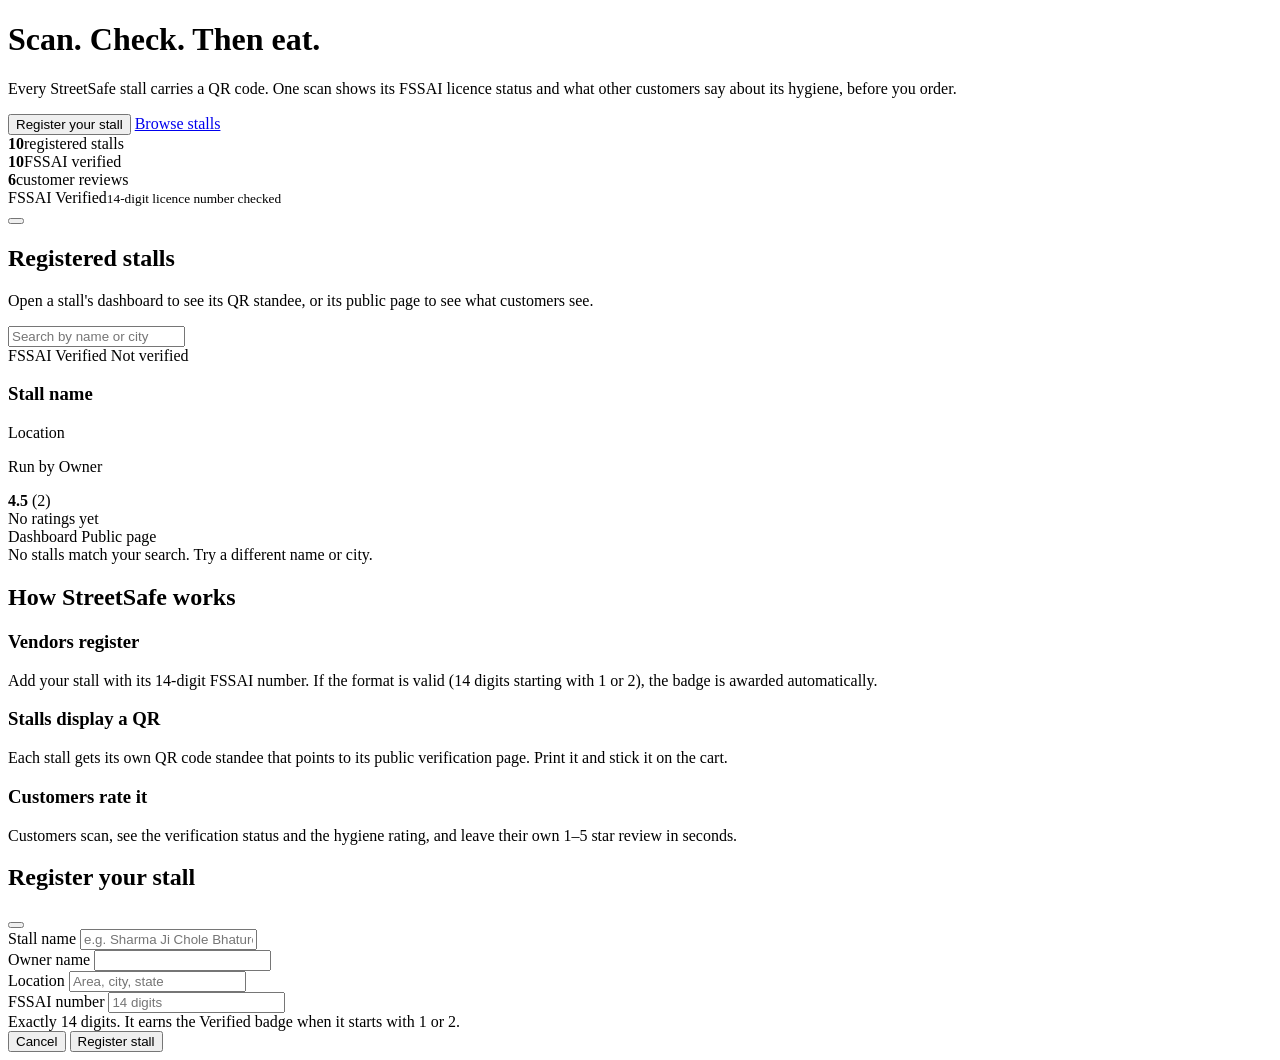
==== src/main/resources/templates/index.html @ 86c105b3 "Finalized Borivali street food stalls, reviews, and maps integration" ====
<!DOCTYPE html>
<html lang="en" xmlns:th="http://www.thymeleaf.org">
<head th:replace="~{fragments :: head('StreetSafe – Street food you can trust')}"></head>
<body>

<nav th:replace="~{fragments :: navbar}"></nav>

<!-- Hero -->
<header class="ss-hero">
    <div class="container">
        <div class="row align-items-center g-4">
            <div class="col-lg-7">
                <h1>Scan. Check. Then eat.</h1>
                <p class="lead mt-3">
                    Every StreetSafe stall carries a QR code. One scan shows its FSSAI licence status and what
                    other customers say about its hygiene, before you order.
                </p>
                <div class="d-flex flex-wrap gap-2 mt-4">
                    <button type="button" class="btn btn-ss btn-lg" data-bs-toggle="modal" data-bs-target="#registerModal">
                        <i class="bi bi-shop me-1"></i> Register your stall
                    </button>
                    <a href="#stalls" class="btn btn-outline-light btn-lg">Browse stalls</a>
                </div>
                <div class="ss-hero-stats">
                    <div><strong th:text="${totalStalls}">10</strong><span>registered stalls</span></div>
                    <div><strong th:text="${verifiedStalls}">10</strong><span>FSSAI verified</span></div>
                    <div><strong th:text="${totalReviews}">6</strong><span>customer reviews</span></div>
                </div>
            </div>
            <div class="col-lg-5 d-none d-lg-flex justify-content-center">
                <div class="ss-seal ss-hero-seal">
                    <i class="bi bi-patch-check-fill"></i>
                    <div>FSSAI Verified<small>14-digit licence number checked</small></div>
                </div>
            </div>
        </div>
    </div>
</header>

<main class="container py-5">

    <!-- Flash messages -->
    <div class="alert alert-success alert-dismissible fade show" role="alert" th:if="${success}">
        <span th:text="${success}"></span>
        <button type="button" class="btn-close" data-bs-dismiss="alert" aria-label="Close"></button>
    </div>

    <!-- Stalls -->
    <section id="stalls">
        <div class="d-flex flex-wrap justify-content-between align-items-end gap-3 mb-4">
            <div>
                <h2 class="fw-bold mb-1">Registered stalls</h2>
                <p class="text-muted mb-0">Open a stall's dashboard to see its QR standee, or its public page to see what customers see.</p>
            </div>
            <div class="input-group" style="max-width:320px">
                <span class="input-group-text bg-white"><i class="bi bi-search"></i></span>
                <input type="search" id="stallSearch" class="form-control" placeholder="Search by name or city"
                       aria-label="Search stalls">
            </div>
        </div>

        <div class="row g-4">
            <div class="col-md-6 col-lg-4 stall-item" th:each="v : ${vendors}"
                 th:data-search="${#strings.toLowerCase(v.stallName + ' ' + v.location + ' ' + v.ownerName)}">
                <article class="ss-card ss-stall p-4">
                    <div class="mb-2">
                        <span class="ss-chip ok" th:if="${v.fssaiVerified}"><i class="bi bi-patch-check-fill"></i> FSSAI Verified</span>
                        <span class="ss-chip pending" th:unless="${v.fssaiVerified}"><i class="bi bi-hourglass-split"></i> Not verified</span>
                    </div>
                    <h3 class="mb-1" th:text="${v.stallName}">Stall name</h3>
                    <p class="text-muted small mb-2"><i class="bi bi-geo-alt"></i> <span th:text="${v.location}">Location</span></p>
                    <p class="small mb-3">Run by <span class="fw-semibold" th:text="${v.ownerName}">Owner</span></p>

                    <div class="mt-auto">
                        <div class="d-flex align-items-center gap-2 mb-3" th:if="${v.reviewCount > 0}">
                            <span th:replace="~{fragments :: stars(${v.roundedRating})}"></span>
                            <strong th:text="${#numbers.formatDecimal(v.averageRating, 1, 'COMMA', 1, 'POINT')}">4.5</strong>
                            <span class="text-muted small" th:text="'(' + ${v.reviewCount} + ')'">(2)</span>
                        </div>
                        <div class="text-muted small mb-3" th:if="${v.reviewCount == 0}">No ratings yet</div>

                        <div class="d-flex gap-2">
                            <a class="btn btn-leaf btn-sm flex-fill" th:href="@{/vendor/{id}(id=${v.id})}">Dashboard</a>
                            <a class="btn btn-outline-leaf btn-sm flex-fill" th:href="@{/scan/{id}(id=${v.id})}">Public page</a>
                        </div>
                    </div>
                </article>
            </div>
        </div>

        <div id="noResults" class="text-center text-muted py-5 d-none">
            No stalls match your search. Try a different name or city.
        </div>
    </section>

    <!-- How it works -->
    <section id="how" class="mt-5 pt-4">
        <h2 class="fw-bold mb-4">How StreetSafe works</h2>
        <div class="row g-4">
            <div class="col-md-4">
                <div class="ss-card p-4 h-100">
                    <h3 class="h5"><i class="bi bi-shop text-success me-2"></i>Vendors register</h3>
                    <p class="mb-0 text-muted">Add your stall with its 14-digit FSSAI number. If the format is valid (14 digits starting with 1 or 2), the badge is awarded automatically.</p>
                </div>
            </div>
            <div class="col-md-4">
                <div class="ss-card p-4 h-100">
                    <h3 class="h5"><i class="bi bi-qr-code text-success me-2"></i>Stalls display a QR</h3>
                    <p class="mb-0 text-muted">Each stall gets its own QR code standee that points to its public verification page. Print it and stick it on the cart.</p>
                </div>
            </div>
            <div class="col-md-4">
                <div class="ss-card p-4 h-100">
                    <h3 class="h5"><i class="bi bi-star-half text-success me-2"></i>Customers rate it</h3>
                    <p class="mb-0 text-muted">Customers scan, see the verification status and the hygiene rating, and leave their own 1&ndash;5 star review in seconds.</p>
                </div>
            </div>
        </div>
    </section>
</main>

<footer th:replace="~{fragments :: footer}"></footer>

<!-- Register modal -->
<div class="modal fade" id="registerModal" tabindex="-1" aria-labelledby="registerModalLabel" aria-hidden="true">
    <div class="modal-dialog modal-dialog-centered">
        <form class="modal-content" th:action="@{/vendor/register}" method="post">
            <div class="modal-header">
                <h2 class="modal-title h5 fw-bold" id="registerModalLabel">Register your stall</h2>
                <button type="button" class="btn-close" data-bs-dismiss="modal" aria-label="Close"></button>
            </div>
            <div class="modal-body">
                <div class="alert alert-danger" role="alert" th:if="${registerError}" th:text="${registerError}"></div>

                <div class="mb-3">
                    <label for="stallName" class="form-label fw-semibold">Stall name</label>
                    <input type="text" class="form-control" id="stallName" name="stallName" maxlength="120" required
                           placeholder="e.g. Sharma Ji Chole Bhature">
                </div>
                <div class="mb-3">
                    <label for="ownerName" class="form-label fw-semibold">Owner name</label>
                    <input type="text" class="form-control" id="ownerName" name="ownerName" maxlength="120" required>
                </div>
                <div class="mb-3">
                    <label for="location" class="form-label fw-semibold">Location</label>
                    <input type="text" class="form-control" id="location" name="location" maxlength="200" required
                           placeholder="Area, city, state">
                </div>
                <div class="mb-1">
                    <label for="fssaiNumber" class="form-label fw-semibold">FSSAI number</label>
                    <input type="text" class="form-control ss-fssai" id="fssaiNumber" name="fssaiNumber"
                           inputmode="numeric" pattern="[0-9]{14}" minlength="14" maxlength="14" required
                           placeholder="14 digits" aria-describedby="fssaiHelp">
                    <div id="fssaiHelp" class="form-text">Exactly 14 digits. It earns the Verified badge when it starts with 1 or 2.</div>
                </div>
            </div>
            <div class="modal-footer">
                <button type="button" class="btn btn-outline-secondary" data-bs-dismiss="modal">Cancel</button>
                <button type="submit" class="btn btn-leaf">Register stall</button>
            </div>
        </form>
    </div>
</div>

<th:block th:replace="~{fragments :: scripts}"></th:block>

<script>
    // Live search over the stall cards
    document.getElementById('stallSearch').addEventListener('input', function () {
        var q = this.value.trim().toLowerCase();
        var shown = 0;
        document.querySelectorAll('.stall-item').forEach(function (el) {
            var match = el.getAttribute('data-search').indexOf(q) !== -1;
            el.classList.toggle('d-none', !match);
            if (match) { shown++; }
        });
        document.getElementById('noResults').classList.toggle('d-none', shown !== 0);
    });
</script>
<script th:if="${registerError}">
    // Re-open the form when the server rejected the submission
    document.addEventListener('DOMContentLoaded', function () {
        new bootstrap.Modal(document.getElementById('registerModal')).show();
    });
</script>
</body>
</html>
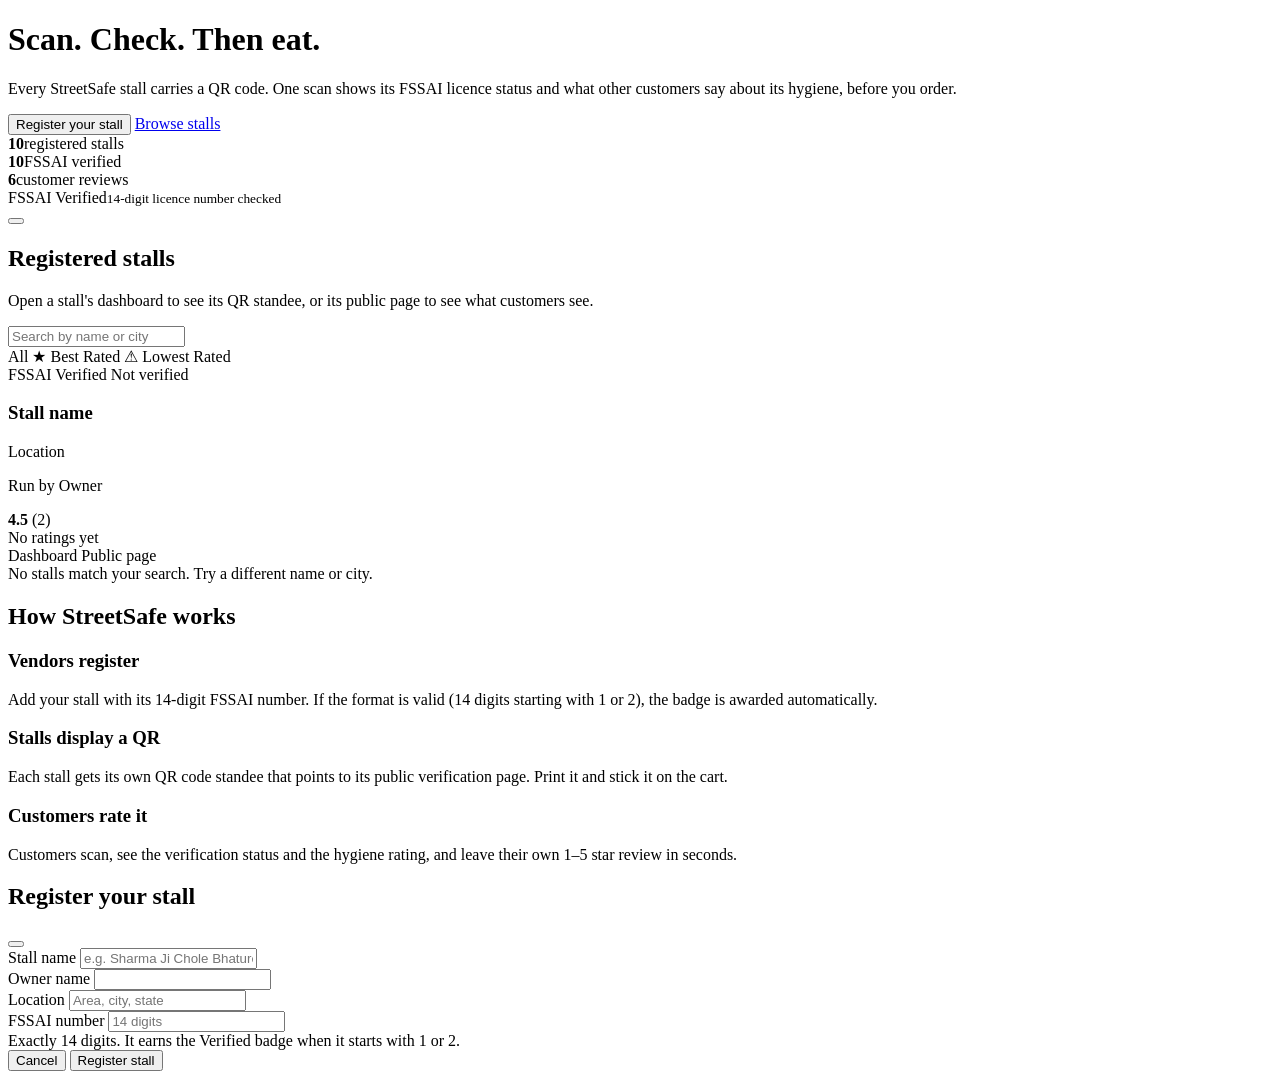
==== commit 358ec3f4: "Added rating sorting filter on stalls" ====
--- a/src/main/resources/templates/index.html
+++ b/src/main/resources/templates/index.html
@@ -56,6 +56,24 @@
                 <span class="input-group-text bg-white"><i class="bi bi-search"></i></span>
                 <input type="search" id="stallSearch" class="form-control" placeholder="Search by name or city"
                        aria-label="Search stalls">
+            </div>
+            <!-- Rating Filter Controls -->
+            <div class="btn-group ms-auto" role="group" aria-label="Sort stalls by rating">
+                <a th:href="@{/(sort='all')}"
+                   class="btn btn-sm btn-outline-secondary"
+                   th:classappend="${currentSort == null or currentSort == 'all'} ? 'active' : ''">
+                    All
+                </a>
+                <a th:href="@{/(sort='best')}"
+                   class="btn btn-sm btn-outline-success"
+                   th:classappend="${currentSort == 'best'} ? 'active' : ''">
+                    ★ Best Rated
+                </a>
+                <a th:href="@{/(sort='worst')}"
+                   class="btn btn-sm btn-outline-danger"
+                   th:classappend="${currentSort == 'worst'} ? 'active' : ''">
+                    ⚠ Lowest Rated
+                </a>
             </div>
         </div>
 
